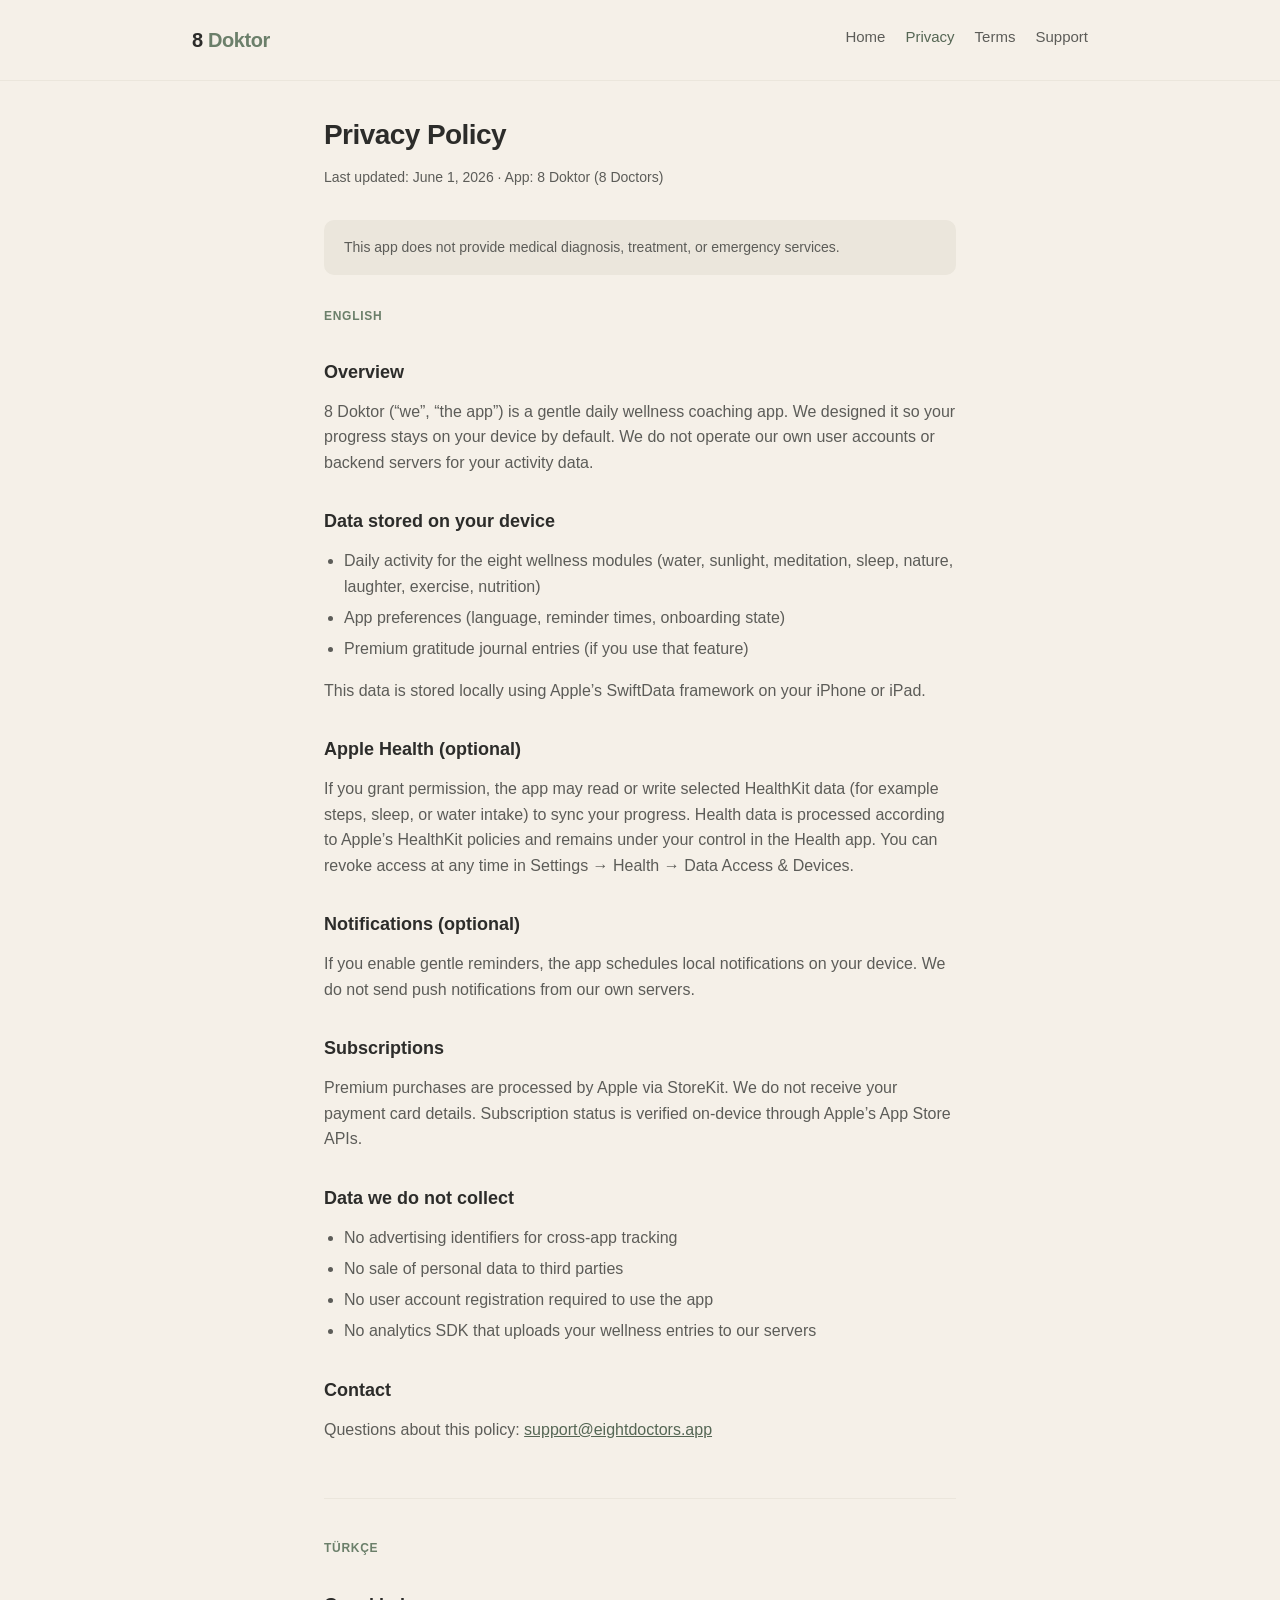
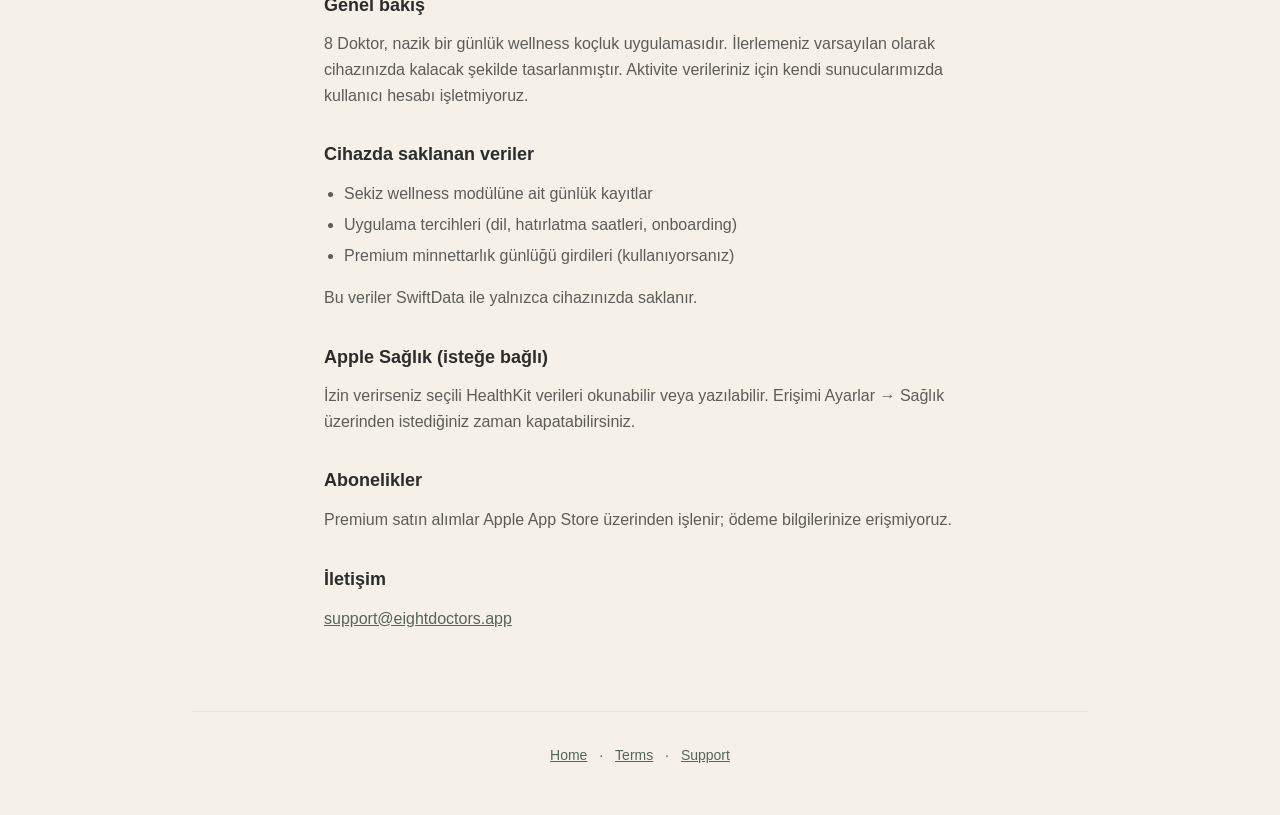
==== privacy.html @ 90923e3a "Add marketing and legal pages for GitHub Pages. Publish landing, privacy, terms, and support HTML wi" ====
<!DOCTYPE html>
<html lang="en">
<head>
  <meta charset="utf-8">
  <meta name="viewport" content="width=device-width, initial-scale=1">
  <meta name="description" content="Privacy Policy for 8 Doktor (8 Doctors) iOS app.">
  <title>Privacy Policy — 8 Doktor</title>
  <link rel="stylesheet" href="css/site.css">
</head>
<body>
  <header class="site-header">
    <div class="site-header-inner">
      <a class="logo" href="index.html">8 <span>Doktor</span></a>
      <nav aria-label="Site">
        <ul>
          <li><a href="index.html">Home</a></li>
          <li><a href="privacy.html" aria-current="page">Privacy</a></li>
          <li><a href="terms.html">Terms</a></li>
          <li><a href="support.html">Support</a></li>
        </ul>
      </nav>
    </div>
  </header>

  <main>
    <h1 class="page-title">Privacy Policy</h1>
    <p class="meta">Last updated: June 1, 2026 · App: 8 Doktor (8 Doctors)</p>

    <div class="disclaimer">
      This app does not provide medical diagnosis, treatment, or emergency services.
    </div>

    <section class="lang-block" lang="en">
      <p class="lang-label">English</p>

      <h2>Overview</h2>
      <p>
        8 Doktor (“we”, “the app”) is a gentle daily wellness coaching app.
        We designed it so your progress stays on your device by default.
        We do not operate our own user accounts or backend servers for your activity data.
      </p>

      <h2>Data stored on your device</h2>
      <ul>
        <li>Daily activity for the eight wellness modules (water, sunlight, meditation, sleep, nature, laughter, exercise, nutrition)</li>
        <li>App preferences (language, reminder times, onboarding state)</li>
        <li>Premium gratitude journal entries (if you use that feature)</li>
      </ul>
      <p>This data is stored locally using Apple’s SwiftData framework on your iPhone or iPad.</p>

      <h2>Apple Health (optional)</h2>
      <p>
        If you grant permission, the app may read or write selected HealthKit data
        (for example steps, sleep, or water intake) to sync your progress.
        Health data is processed according to Apple’s HealthKit policies and remains under your control in the Health app.
        You can revoke access at any time in Settings → Health → Data Access &amp; Devices.
      </p>

      <h2>Notifications (optional)</h2>
      <p>
        If you enable gentle reminders, the app schedules local notifications on your device.
        We do not send push notifications from our own servers.
      </p>

      <h2>Subscriptions</h2>
      <p>
        Premium purchases are processed by Apple via StoreKit.
        We do not receive your payment card details.
        Subscription status is verified on-device through Apple’s App Store APIs.
      </p>

      <h2>Data we do not collect</h2>
      <ul>
        <li>No advertising identifiers for cross-app tracking</li>
        <li>No sale of personal data to third parties</li>
        <li>No user account registration required to use the app</li>
        <li>No analytics SDK that uploads your wellness entries to our servers</li>
      </ul>

      <h2>Contact</h2>
      <p>
        Questions about this policy:
        <a href="mailto:support@eightdoctors.app">support@eightdoctors.app</a>
      </p>
    </section>

    <section class="lang-block" lang="tr">
      <p class="lang-label">Türkçe</p>

      <h2>Genel bakış</h2>
      <p>
        8 Doktor, nazik bir günlük wellness koçluk uygulamasıdır.
        İlerlemeniz varsayılan olarak cihazınızda kalacak şekilde tasarlanmıştır.
        Aktivite verileriniz için kendi sunucularımızda kullanıcı hesabı işletmiyoruz.
      </p>

      <h2>Cihazda saklanan veriler</h2>
      <ul>
        <li>Sekiz wellness modülüne ait günlük kayıtlar</li>
        <li>Uygulama tercihleri (dil, hatırlatma saatleri, onboarding)</li>
        <li>Premium minnettarlık günlüğü girdileri (kullanıyorsanız)</li>
      </ul>
      <p>Bu veriler SwiftData ile yalnızca cihazınızda saklanır.</p>

      <h2>Apple Sağlık (isteğe bağlı)</h2>
      <p>
        İzin verirseniz seçili HealthKit verileri okunabilir veya yazılabilir.
        Erişimi Ayarlar → Sağlık üzerinden istediğiniz zaman kapatabilirsiniz.
      </p>

      <h2>Abonelikler</h2>
      <p>Premium satın alımlar Apple App Store üzerinden işlenir; ödeme bilgilerinize erişmiyoruz.</p>

      <h2>İletişim</h2>
      <p><a href="mailto:support@eightdoctors.app">support@eightdoctors.app</a></p>
    </section>
  </main>

  <footer class="site-footer">
    <p><a href="index.html">Home</a> · <a href="terms.html">Terms</a> · <a href="support.html">Support</a></p>
  </footer>
</body>
</html>
---- css/site.css ----
:root {
  --bg: #f5f0e8;
  --surface: #ebe6dc;
  --text: #2c2c2a;
  --text-secondary: #5c5c58;
  --accent: #6b7f6a;
  --accent-dark: #556654;
  --max-width: 42rem;
  --radius: 10px;
}

*,
*::before,
*::after {
  box-sizing: border-box;
}

html {
  font-size: 100%;
  -webkit-text-size-adjust: 100%;
}

body {
  margin: 0;
  font-family: -apple-system, BlinkMacSystemFont, "Segoe UI", Roboto, "Helvetica Neue", Arial, sans-serif;
  line-height: 1.6;
  color: var(--text);
  background: var(--bg);
}

a {
  color: var(--accent-dark);
}

a:hover {
  color: var(--accent);
}

.site-header {
  padding: 1.5rem 1.25rem;
  border-bottom: 1px solid var(--surface);
  background: var(--bg);
}

.site-header-inner {
  max-width: 56rem;
  margin: 0 auto;
  display: flex;
  flex-wrap: wrap;
  align-items: center;
  justify-content: space-between;
  gap: 1rem;
}

.logo {
  font-size: 1.25rem;
  font-weight: 600;
  color: var(--text);
  text-decoration: none;
  letter-spacing: -0.02em;
}

.logo span {
  color: var(--accent);
}

nav ul {
  list-style: none;
  margin: 0;
  padding: 0;
  display: flex;
  flex-wrap: wrap;
  gap: 0.5rem 1.25rem;
}

nav a {
  text-decoration: none;
  font-size: 0.9375rem;
  color: var(--text-secondary);
}

nav a[aria-current="page"] {
  color: var(--accent-dark);
  font-weight: 500;
}

main {
  max-width: var(--max-width);
  margin: 0 auto;
  padding: 2rem 1.25rem 4rem;
}

.hero {
  max-width: 56rem;
  margin: 0 auto;
  padding: 3rem 1.25rem 2rem;
  text-align: center;
}

.hero h1 {
  font-size: clamp(1.75rem, 5vw, 2.5rem);
  font-weight: 600;
  letter-spacing: -0.03em;
  margin: 0 0 0.75rem;
  line-height: 1.2;
}

.hero .lead {
  font-size: 1.125rem;
  color: var(--text-secondary);
  max-width: 32rem;
  margin: 0 auto 2rem;
}

.pillars {
  display: grid;
  grid-template-columns: repeat(auto-fill, minmax(10rem, 1fr));
  gap: 0.75rem;
  max-width: 56rem;
  margin: 0 auto 3rem;
  padding: 0 1.25rem;
}

.pillar {
  background: var(--surface);
  border-radius: var(--radius);
  padding: 1rem;
  font-size: 0.875rem;
  text-align: center;
  color: var(--text-secondary);
}

.cta {
  display: inline-block;
  background: var(--accent);
  color: #fff;
  text-decoration: none;
  padding: 0.75rem 1.5rem;
  border-radius: var(--radius);
  font-weight: 500;
  font-size: 1rem;
}

.cta:hover {
  background: var(--accent-dark);
  color: #fff;
}

h1.page-title {
  font-size: 1.75rem;
  font-weight: 600;
  letter-spacing: -0.02em;
  margin: 0 0 0.5rem;
}

.meta {
  font-size: 0.875rem;
  color: var(--text-secondary);
  margin-bottom: 2rem;
}

h2 {
  font-size: 1.125rem;
  font-weight: 600;
  margin: 2rem 0 0.75rem;
  color: var(--text);
}

h3 {
  font-size: 1rem;
  font-weight: 600;
  margin: 1.5rem 0 0.5rem;
}

p,
ul {
  margin: 0 0 1rem;
  color: var(--text-secondary);
}

ul {
  padding-left: 1.25rem;
}

li {
  margin-bottom: 0.35rem;
}

.disclaimer {
  background: var(--surface);
  border-radius: var(--radius);
  padding: 1rem 1.25rem;
  font-size: 0.875rem;
  color: var(--text-secondary);
  margin: 2rem 0;
}

.lang-block {
  margin-bottom: 2.5rem;
  padding-bottom: 2.5rem;
  border-bottom: 1px solid var(--surface);
}

.lang-block:last-child {
  border-bottom: none;
  margin-bottom: 0;
  padding-bottom: 0;
}

.lang-label {
  font-size: 0.75rem;
  text-transform: uppercase;
  letter-spacing: 0.06em;
  color: var(--accent);
  font-weight: 600;
  margin-bottom: 1rem;
}

.site-footer {
  max-width: 56rem;
  margin: 0 auto;
  padding: 2rem 1.25rem;
  border-top: 1px solid var(--surface);
  font-size: 0.875rem;
  color: var(--text-secondary);
  text-align: center;
}

.site-footer a {
  margin: 0 0.5rem;
}

@media (prefers-color-scheme: dark) {
  :root {
    --bg: #1e1e1c;
    --surface: #2a2a28;
    --text: #ebe8e0;
    --text-secondary: #a8a8a4;
    --accent: #8a9d89;
    --accent-dark: #a8b9a7;
  }

  .cta {
    color: #1e1e1c;
  }

  .cta:hover {
    color: #1e1e1c;
  }
}
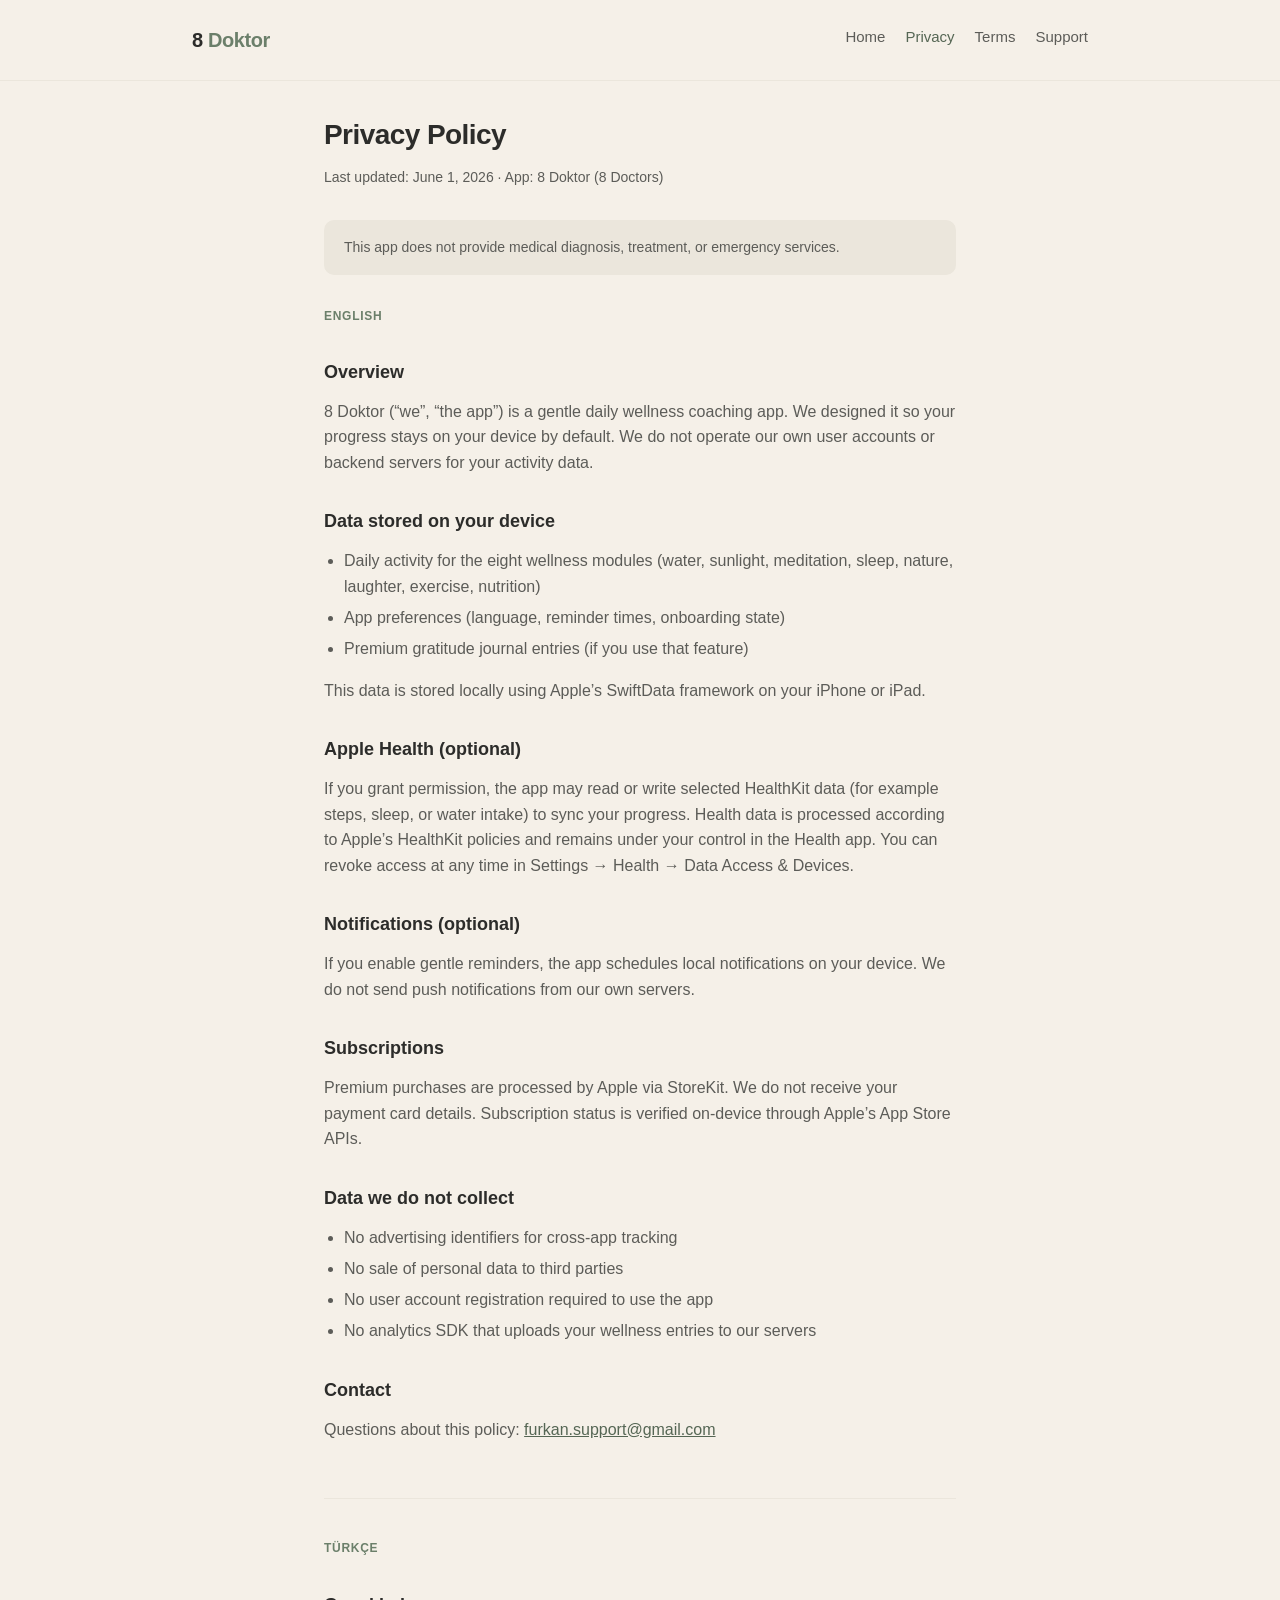
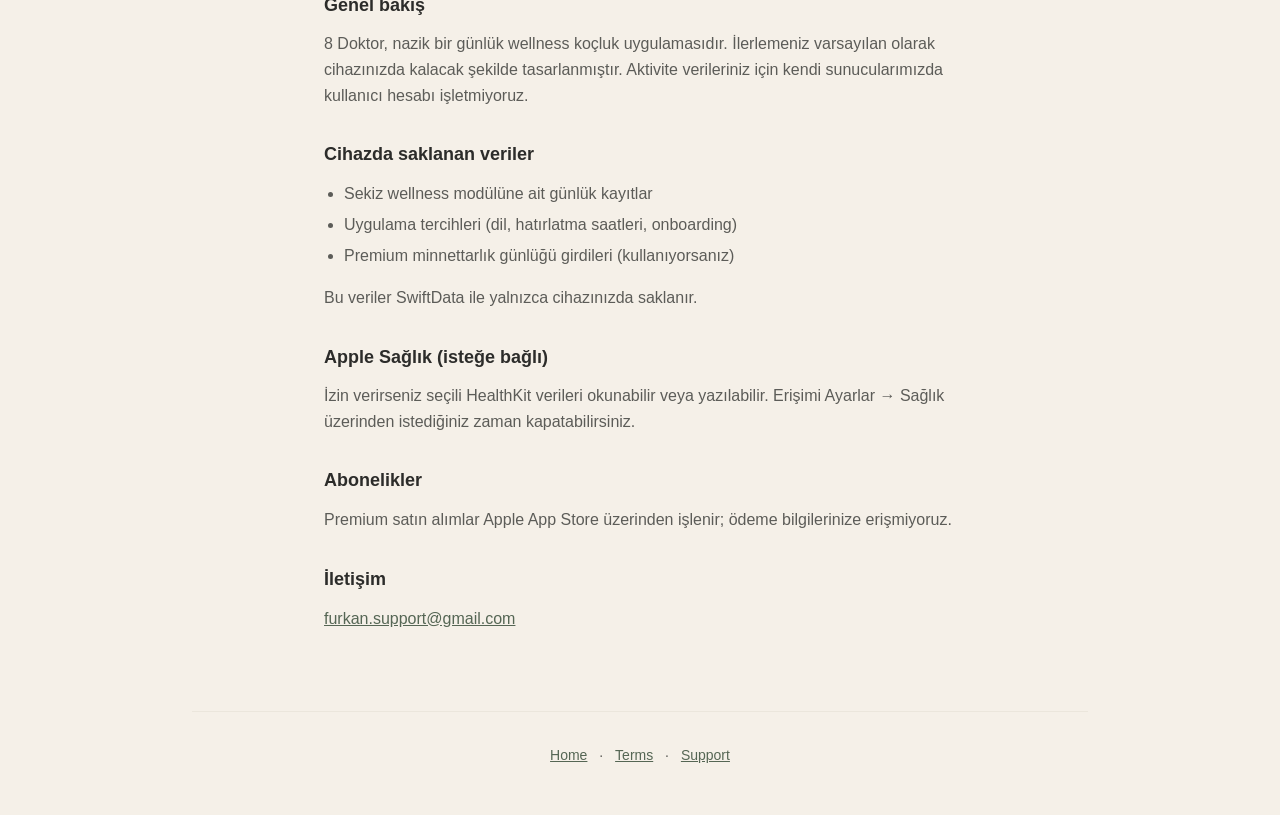
==== commit f336b3dc: "Update support email and bilingual support page for GitHub Pages. Replace support@eightdoctors.app w" ====
--- a/privacy.html
+++ b/privacy.html
@@ -80,7 +80,7 @@
       <h2>Contact</h2>
       <p>
         Questions about this policy:
-        <a href="mailto:support@eightdoctors.app">support@eightdoctors.app</a>
+        <a href="mailto:furkan.support@gmail.com">furkan.support@gmail.com</a>
       </p>
     </section>
 
@@ -112,7 +112,7 @@
       <p>Premium satın alımlar Apple App Store üzerinden işlenir; ödeme bilgilerinize erişmiyoruz.</p>
 
       <h2>İletişim</h2>
-      <p><a href="mailto:support@eightdoctors.app">support@eightdoctors.app</a></p>
+      <p><a href="mailto:furkan.support@gmail.com">furkan.support@gmail.com</a></p>
     </section>
   </main>
 
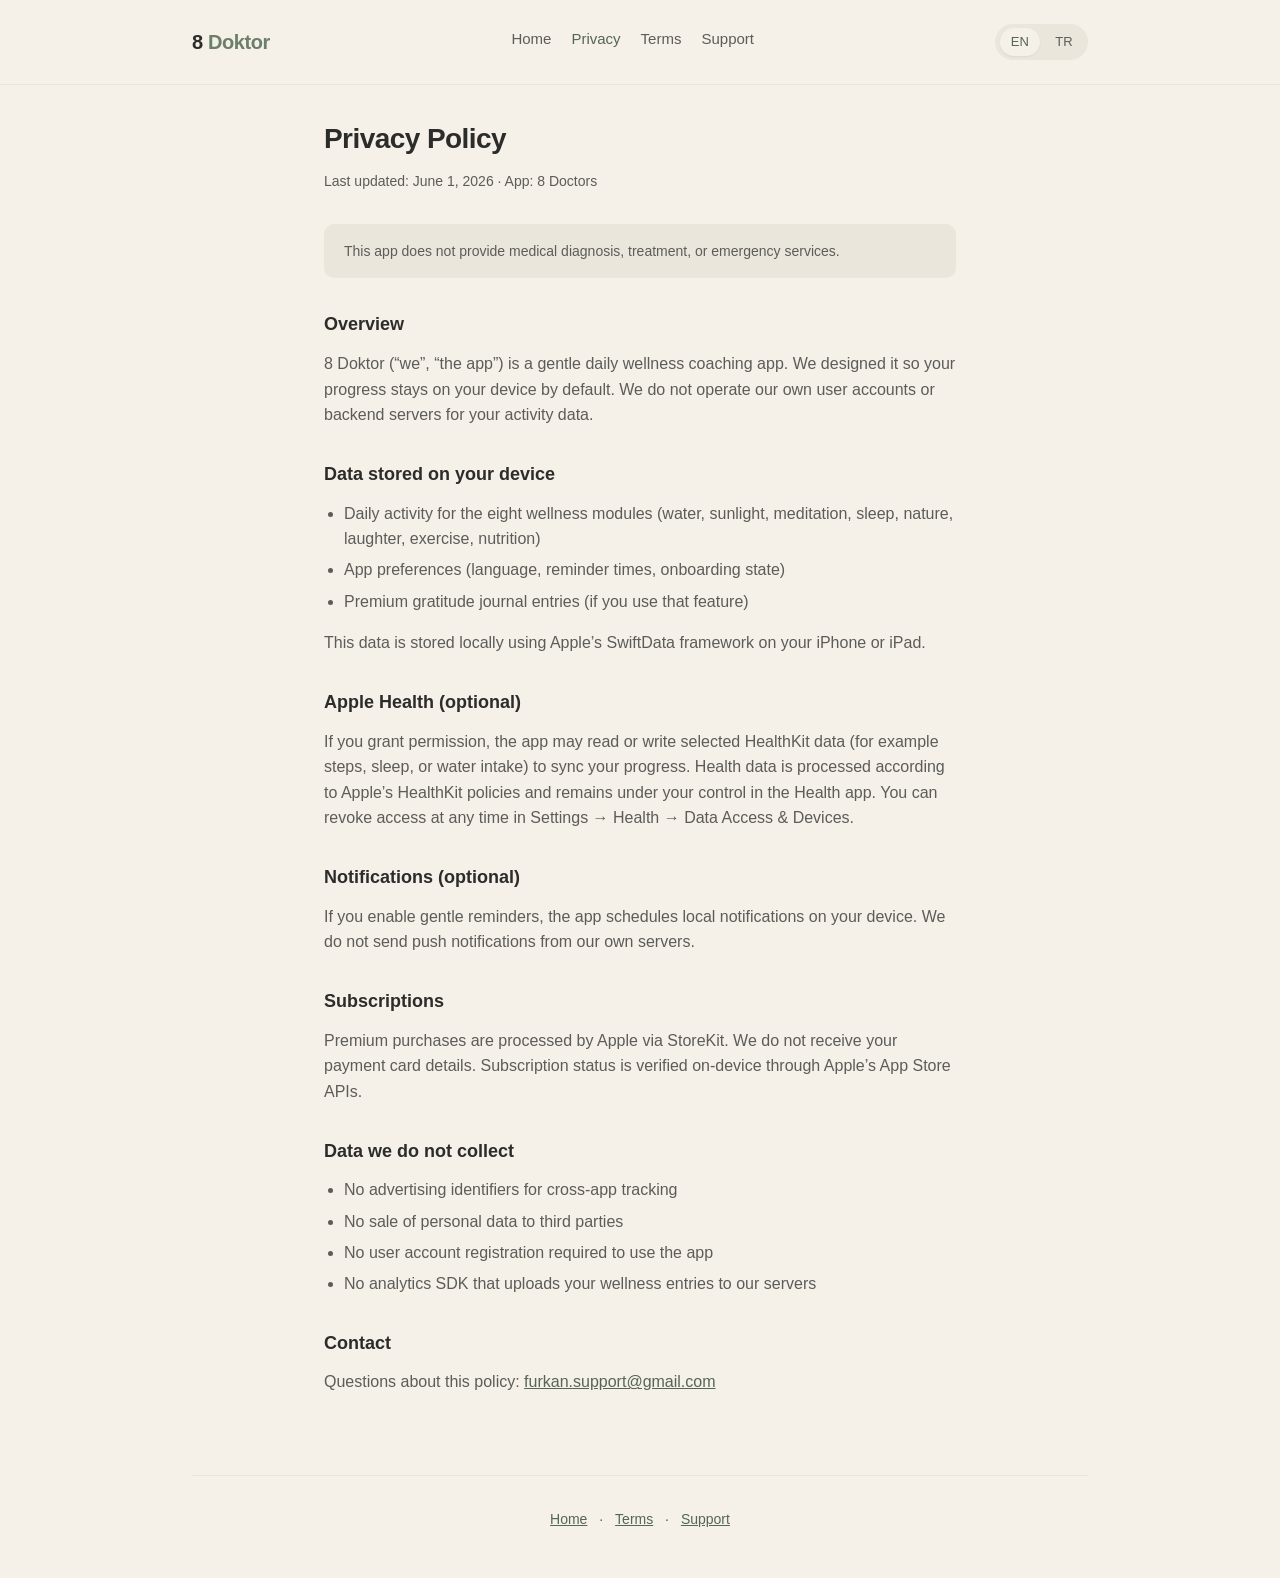
==== commit c293a45e: "Add EN/TR language switcher across all GitHub Pages. Show one language at a time via header toggle, " ====
--- a/privacy.html
+++ b/privacy.html
@@ -7,32 +7,34 @@
   <title>Privacy Policy — 8 Doktor</title>
   <link rel="stylesheet" href="css/site.css">
 </head>
-<body>
+<body data-page-title="title.privacy">
   <header class="site-header">
     <div class="site-header-inner">
       <a class="logo" href="index.html">8 <span>Doktor</span></a>
       <nav aria-label="Site">
         <ul>
-          <li><a href="index.html">Home</a></li>
-          <li><a href="privacy.html" aria-current="page">Privacy</a></li>
-          <li><a href="terms.html">Terms</a></li>
-          <li><a href="support.html">Support</a></li>
+          <li><a href="index.html" data-i18n="nav.home">Home</a></li>
+          <li><a href="privacy.html" aria-current="page" data-i18n="nav.privacy">Privacy</a></li>
+          <li><a href="terms.html" data-i18n="nav.terms">Terms</a></li>
+          <li><a href="support.html" data-i18n="nav.support">Support</a></li>
         </ul>
       </nav>
+      <div class="lang-switcher" role="group" aria-label="Language">
+        <button type="button" data-lang="en" aria-pressed="false">EN</button>
+        <button type="button" data-lang="tr" aria-pressed="false">TR</button>
+      </div>
     </div>
   </header>
 
   <main>
-    <h1 class="page-title">Privacy Policy</h1>
-    <p class="meta">Last updated: June 1, 2026 · App: 8 Doktor (8 Doctors)</p>
+    <h1 class="page-title" data-i18n="h1.privacy">Privacy Policy</h1>
+    <p class="meta" data-i18n="meta.privacy">Last updated: June 1, 2026 · App: 8 Doktor (8 Doctors)</p>
 
-    <div class="disclaimer">
+    <div class="disclaimer" data-i18n="disclaimer.privacy">
       This app does not provide medical diagnosis, treatment, or emergency services.
     </div>
 
-    <section class="lang-block" lang="en">
-      <p class="lang-label">English</p>
-
+    <section class="lang-block" lang="en" hidden>
       <h2>Overview</h2>
       <p>
         8 Doktor (“we”, “the app”) is a gentle daily wellness coaching app.
@@ -84,9 +86,7 @@
       </p>
     </section>
 
-    <section class="lang-block" lang="tr">
-      <p class="lang-label">Türkçe</p>
-
+    <section class="lang-block" lang="tr" hidden>
       <h2>Genel bakış</h2>
       <p>
         8 Doktor, nazik bir günlük wellness koçluk uygulamasıdır.
@@ -117,7 +117,13 @@
   </main>
 
   <footer class="site-footer">
-    <p><a href="index.html">Home</a> · <a href="terms.html">Terms</a> · <a href="support.html">Support</a></p>
+    <p>
+      <a href="index.html" data-i18n="footer.home">Home</a> ·
+      <a href="terms.html" data-i18n="footer.terms">Terms</a> ·
+      <a href="support.html" data-i18n="footer.support">Support</a>
+    </p>
   </footer>
+
+  <script src="js/lang.js"></script>
 </body>
 </html>
--- a/css/site.css
+++ b/css/site.css
@@ -196,15 +196,48 @@
 }
 
 .lang-block {
-  margin-bottom: 2.5rem;
-  padding-bottom: 2.5rem;
-  border-bottom: 1px solid var(--surface);
-}
-
-.lang-block:last-child {
-  border-bottom: none;
   margin-bottom: 0;
   padding-bottom: 0;
+  border-bottom: none;
+}
+
+.lang-block[hidden] {
+  display: none !important;
+}
+
+.lang-block.is-active {
+  display: block;
+}
+
+.lang-switcher {
+  display: inline-flex;
+  align-items: center;
+  gap: 0.25rem;
+  padding: 0.2rem;
+  border: 1px solid var(--surface);
+  border-radius: 999px;
+  background: var(--surface);
+}
+
+.lang-switcher button {
+  appearance: none;
+  border: none;
+  background: transparent;
+  color: var(--text-secondary);
+  font: inherit;
+  font-size: 0.8125rem;
+  font-weight: 500;
+  line-height: 1;
+  padding: 0.45rem 0.7rem;
+  border-radius: 999px;
+  cursor: pointer;
+}
+
+.lang-switcher button.is-active,
+.lang-switcher button[aria-pressed="true"] {
+  background: var(--bg);
+  color: var(--accent-dark);
+  box-shadow: 0 1px 2px rgba(0, 0, 0, 0.06);
 }
 
 .lang-label {
